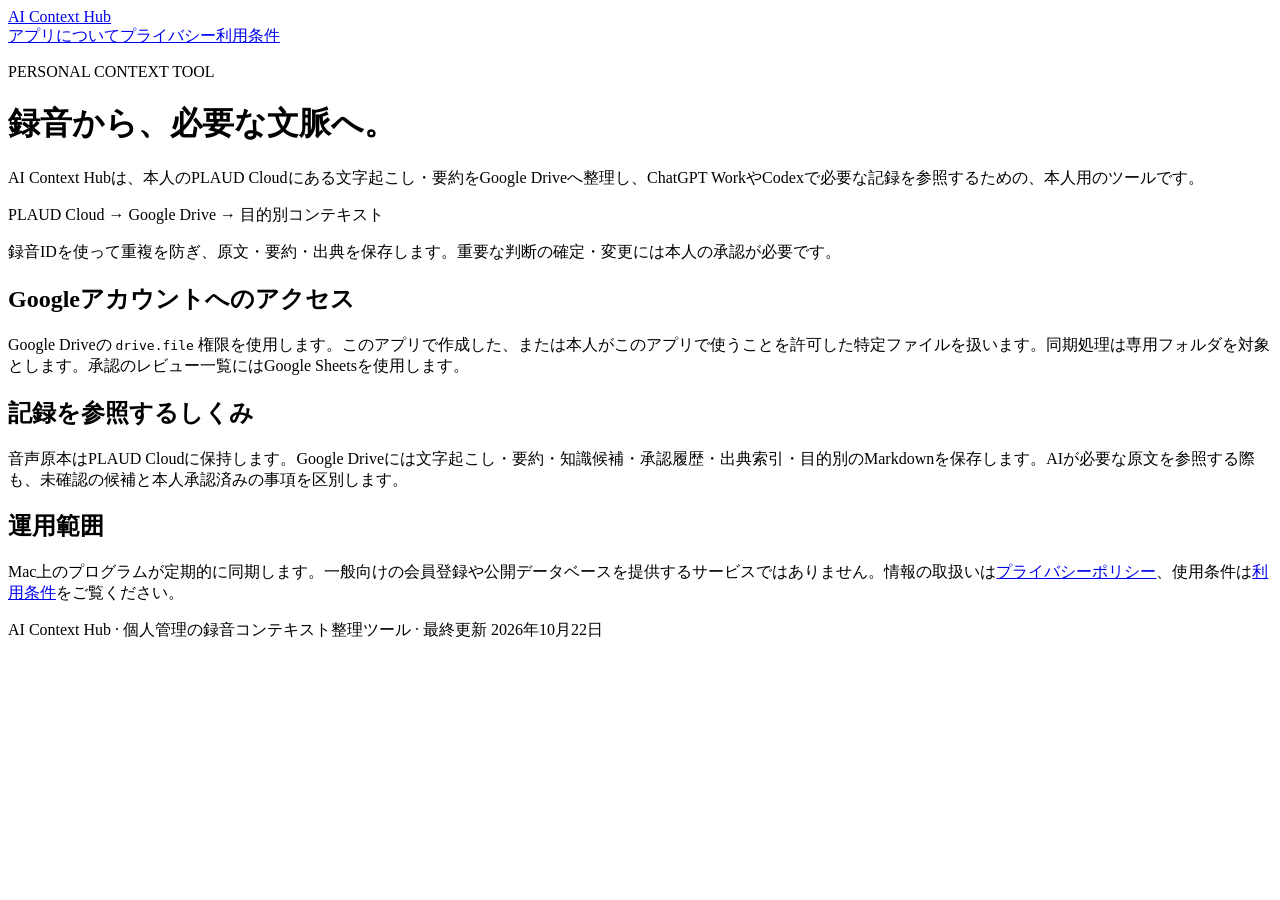
==== index.html @ 28a00faa "Publish AI Context Hub app information" ====
<!doctype html>
<html lang="ja"><head><meta charset="utf-8"><meta name="viewport" content="width=device-width, initial-scale=1"><title>アプリについて | AI Context Hub</title><link rel="stylesheet" href="style.css"></head><body>
<header><a href="index.html">AI Context Hub</a><nav aria-label="サイト内"><a href="index.html">アプリについて</a><a href="privacy.html">プライバシー</a><a href="terms.html">利用条件</a></nav></header>
<main><p class="eyebrow">PERSONAL CONTEXT TOOL</p><h1>録音から、必要な文脈へ。</h1>
<p class="lead">AI Context Hubは、本人のPLAUD Cloudにある文字起こし・要約をGoogle Driveへ整理し、ChatGPT WorkやCodexで必要な記録を参照するための、本人用のツールです。</p>
<div class="card"><p class="flow">PLAUD Cloud → Google Drive → 目的別コンテキスト</p><p>録音IDを使って重複を防ぎ、原文・要約・出典を保存します。重要な判断の確定・変更には本人の承認が必要です。</p></div>
<h2>Googleアカウントへのアクセス</h2><p>Google Driveの <code>drive.file</code> 権限を使用します。このアプリで作成した、または本人がこのアプリで使うことを許可した特定ファイルを扱います。同期処理は専用フォルダを対象とします。承認のレビュー一覧にはGoogle Sheetsを使用します。</p>
<h2>記録を参照するしくみ</h2><p>音声原本はPLAUD Cloudに保持します。Google Driveには文字起こし・要約・知識候補・承認履歴・出典索引・目的別のMarkdownを保存します。AIが必要な原文を参照する際も、未確認の候補と本人承認済みの事項を区別します。</p>
<h2>運用範囲</h2><p>Mac上のプログラムが定期的に同期します。一般向けの会員登録や公開データベースを提供するサービスではありません。情報の取扱いは<a href="privacy.html">プライバシーポリシー</a>、使用条件は<a href="terms.html">利用条件</a>をご覧ください。</p></main>
<footer>AI Context Hub · 個人管理の録音コンテキスト整理ツール · 最終更新 2026年10月22日</footer></body></html>
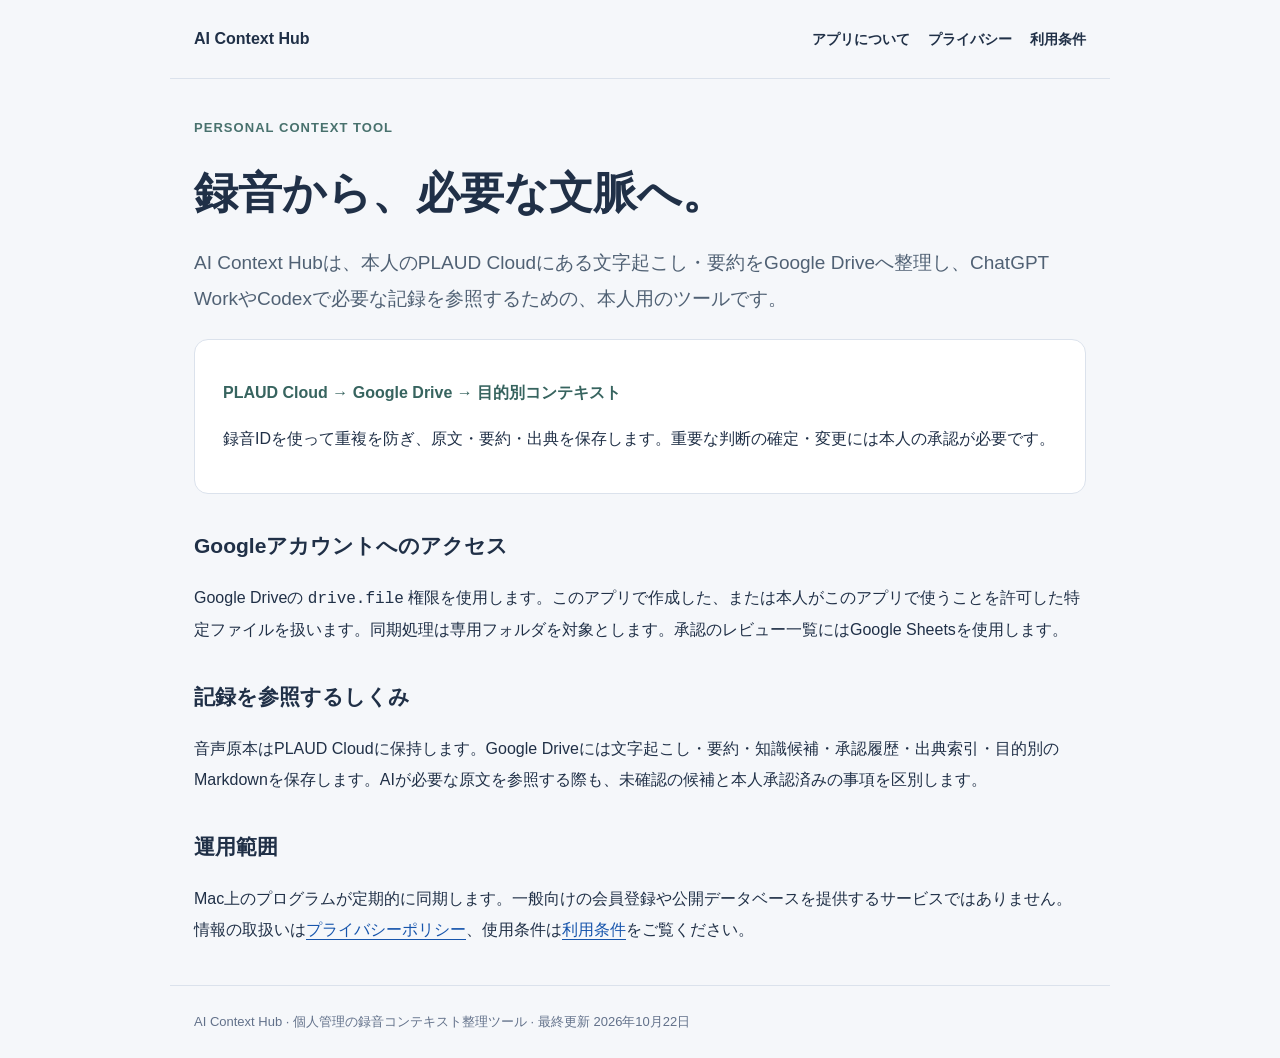
==== commit c621c9be: "Add Google site ownership verification tag" ====
--- a/index.html
+++ b/index.html
@@ -1,5 +1,5 @@
 <!doctype html>
-<html lang="ja"><head><meta charset="utf-8"><meta name="viewport" content="width=device-width, initial-scale=1"><title>アプリについて | AI Context Hub</title><link rel="stylesheet" href="style.css"></head><body>
+<html lang="ja"><head><meta charset="utf-8"><meta name="viewport" content="width=device-width, initial-scale=1"><title>アプリについて | AI Context Hub</title><link rel="stylesheet" href="style.css"><meta name="google-site-verification" content="VznNWMN3qQZ23jql1AAN5ZEtXPRwuHPbw-g-A1J9b-M" /></head><body>
 <header><a href="index.html">AI Context Hub</a><nav aria-label="サイト内"><a href="index.html">アプリについて</a><a href="privacy.html">プライバシー</a><a href="terms.html">利用条件</a></nav></header>
 <main><p class="eyebrow">PERSONAL CONTEXT TOOL</p><h1>録音から、必要な文脈へ。</h1>
 <p class="lead">AI Context Hubは、本人のPLAUD Cloudにある文字起こし・要約をGoogle Driveへ整理し、ChatGPT WorkやCodexで必要な記録を参照するための、本人用のツールです。</p>
--- a/style.css
+++ b/style.css
@@ -0,0 +1 @@
+*{box-sizing:border-box}body{margin:0;font-family:-apple-system,BlinkMacSystemFont,"Hiragino Kaku Gothic ProN",sans-serif;background:#f5f7fa;color:#203047;line-height:1.9}header,main,footer{max-width:940px;margin:auto;padding:24px}header{display:flex;align-items:center;justify-content:space-between;border-bottom:1px solid #dbe2ec}header a{font-weight:700;text-decoration:none;color:#203047}nav{display:flex;gap:18px;font-size:14px}h1{font-size:clamp(28px,4vw,44px);line-height:1.45;margin:20px 0}h2{font-size:21px;margin-top:32px}p,li{font-size:16px}a{color:#1755ac;text-underline-offset:4px}.eyebrow{color:#48716d;font-size:13px;font-weight:700;letter-spacing:.08em}.lead{font-size:19px;color:#506174}.card{background:#fff;border:1px solid #dbe2ec;border-radius:14px;padding:22px 28px;margin:22px 0}.flow{font-weight:600;color:#37645f}footer{border-top:1px solid #dbe2ec;color:#62718a;font-size:13px}ul{padding-left:22px}@media(max-width:600px){header{display:block}nav{margin-top:12px;flex-wrap:wrap;gap:12px}header,main,footer{padding:18px}.card{padding:18px}}
